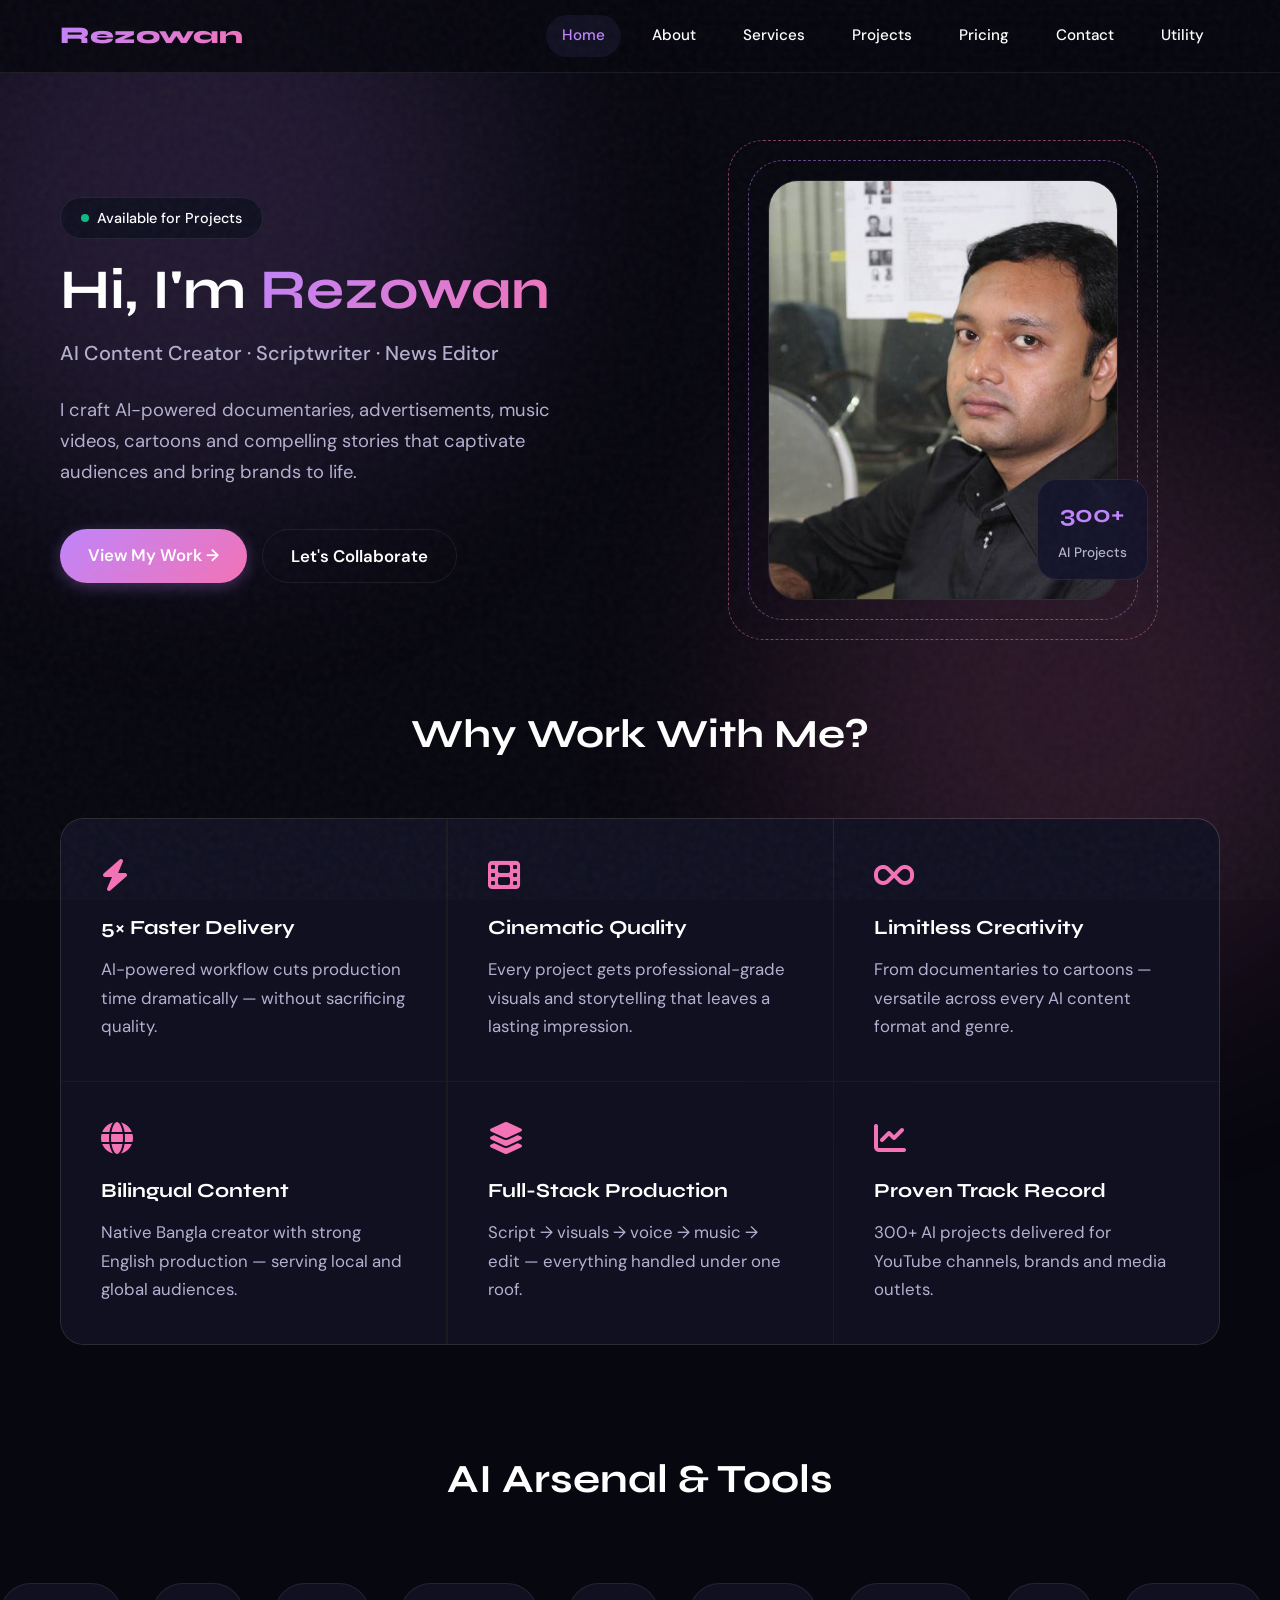
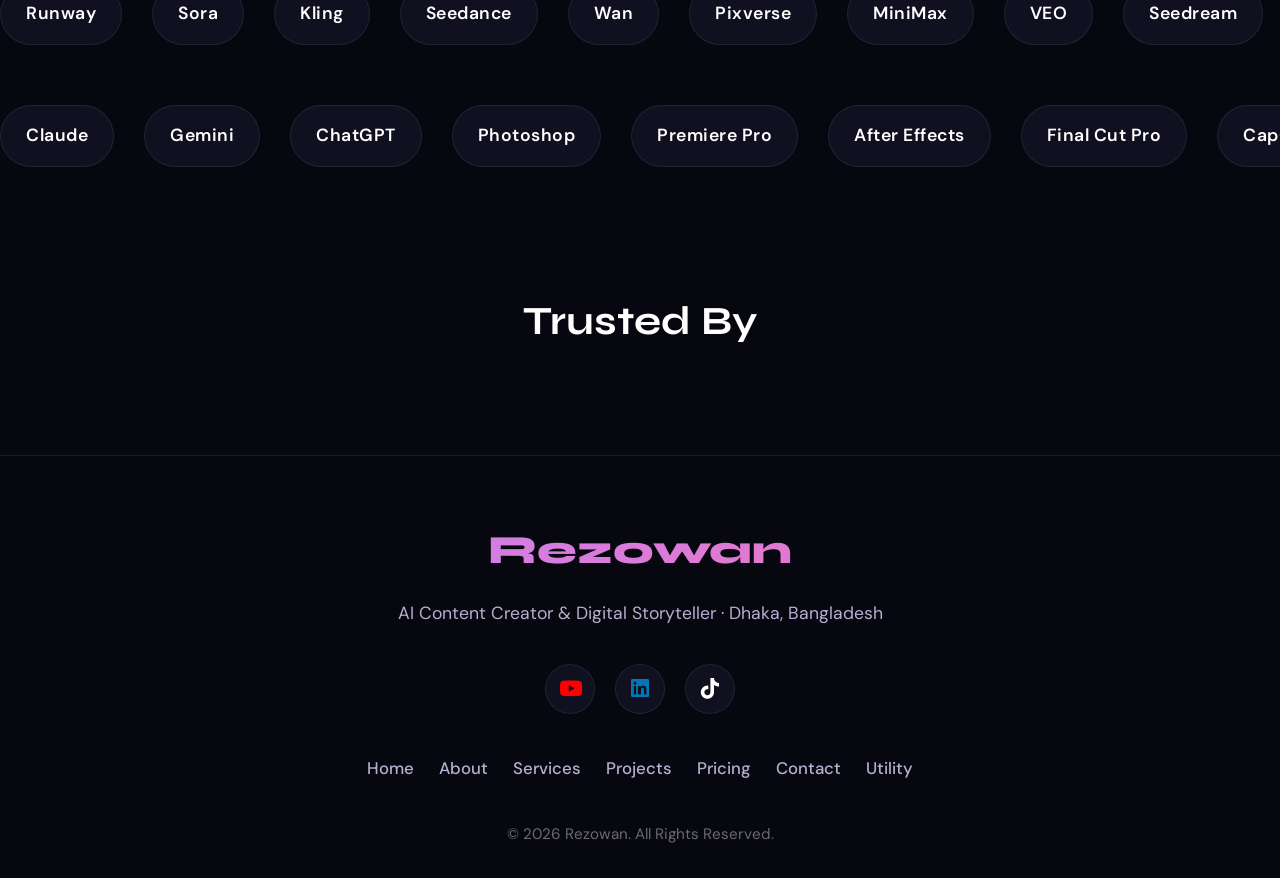
==== index.html @ 905aa253 "Add files via upload" ====
<!DOCTYPE html>
<html lang="en">
<head>
    <meta charset="UTF-8">
    <meta name="viewport" content="width=device-width, initial-scale=1.0">
    <title>Rezowan | AI Content Creator & Digital Storyteller</title>
    <meta name="description" content="Portfolio of Rezowan, AI Content Creator, Scriptwriter, and News Editor from Bangladesh. Crafting cinematic AI documentaries, ads, and stories.">
    <link rel="icon" href="data:image/svg+xml,<svg xmlns='http://www.w3.org/2000/svg' viewBox='0 0 100 100'><text y='.9em' font-size='90'>🎬</text></svg>">
    <link rel="stylesheet" href="https://cdnjs.cloudflare.com/ajax/libs/font-awesome/6.6.0/css/all.min.css">
    <link rel="stylesheet" href="assets/css/style.css">
</head>
<body>
    <div class="glow-bg glow-1"></div>
    <div class="glow-bg glow-2"></div>

    <nav>
        <div class="container nav-container">
            <a href="index.html" class="logo text-gradient">Rezowan</a>
            <div class="nav-links">
                <a href="index.html" class="active">Home</a>
                <a href="about.html">About</a>
                <a href="services.html">Services</a>
                <a href="projects.html">Projects</a>
                <a href="pricing.html">Pricing</a>
                <a href="contact.html">Contact</a>
                <a href="https://rezowankarim.github.io/Projects/" target="_blank">Utility</a>
            </div>
            <button class="hamburger"><i class="fas fa-bars"></i></button>
        </div>
    </nav>

    <section class="hero">
        <div class="container">
            <div class="hero-content reveal">
                <div class="availability">
                    <span class="dot"></span> Available for Projects
                </div>
                <h1>Hi, I'm <span class="text-gradient">Rezowan</span></h1>
                <p class="roles">AI Content Creator · Scriptwriter · News Editor</p>
                <p class="desc">I craft AI-powered documentaries, advertisements, music videos, cartoons and compelling stories that captivate audiences and bring brands to life.</p>
                <div class="hero-btns">
                    <a href="projects.html" class="btn btn-primary">View My Work →</a>
                    <a href="contact.html" class="btn btn-outline">Let's Collaborate</a>
                </div>
            </div>
            <div class="hero-image-wrap reveal">
                <div class="ring ring-1"></div>
                <div class="ring ring-2"></div>
                <img src="assets/images/profile.jpg" alt="Rezowan" class="hero-img" loading="lazy" onerror="this.src='https://dummyimage.com/350x420/1a1a2e/ffffff&text=Add+profile.jpg+in+assets/images'">
                <div class="stats-badge">
                    <h3>300+</h3>
                    <p>AI Projects</p>
                </div>
            </div>
        </div>
    </section>

    <section class="container reveal">
        <h2 class="section-title">Why Work With Me?</h2>
        <div class="grid-3">
            <div class="grid-item"><i class="fas fa-bolt"></i><h3>5× Faster Delivery</h3><p>AI-powered workflow cuts production time dramatically — without sacrificing quality.</p></div>
            <div class="grid-item"><i class="fas fa-film"></i><h3>Cinematic Quality</h3><p>Every project gets professional-grade visuals and storytelling that leaves a lasting impression.</p></div>
            <div class="grid-item"><i class="fas fa-infinity"></i><h3>Limitless Creativity</h3><p>From documentaries to cartoons — versatile across every AI content format and genre.</p></div>
            <div class="grid-item"><i class="fas fa-globe"></i><h3>Bilingual Content</h3><p>Native Bangla creator with strong English production — serving local and global audiences.</p></div>
            <div class="grid-item"><i class="fas fa-layer-group"></i><h3>Full-Stack Production</h3><p>Script → visuals → voice → music → edit — everything handled under one roof.</p></div>
            <div class="grid-item"><i class="fas fa-chart-line"></i><h3>Proven Track Record</h3><p>300+ AI projects delivered for YouTube channels, brands and media outlets.</p></div>
        </div>
    </section>

    <section class="reveal">
        <h2 class="section-title">AI Arsenal & Tools</h2>
        <div class="marquee-wrap" style="margin-bottom: 20px;">
            <div class="marquee-content">
                <div class="tool-chip"><img src="https://cdn.simpleicons.org/runway/ffffff" onerror="this.style.display='none'"><span>Runway</span></div>
                <div class="tool-chip"><img src="https://upload.wikimedia.org/wikipedia/commons/thumb/0/04/ChatGPT_logo.svg/64px-ChatGPT_logo.svg.png" onerror="this.style.display='none'"><span>Sora</span></div>
                <div class="tool-chip"><img src="https://kling.kuaishou.com/favicon.ico" onerror="this.style.display='none'"><span>Kling</span></div>
                <div class="tool-chip"><img src="https://www.seedance.ai/favicon.ico" onerror="this.style.display='none'"><span>Seedance</span></div>
                <div class="tool-chip"><img src="https://wanvideo.ai/favicon.ico" onerror="this.style.display='none'"><span>Wan</span></div>
                <div class="tool-chip"><img src="https://pixverse.ai/favicon.ico" onerror="this.style.display='none'"><span>Pixverse</span></div>
                <div class="tool-chip"><img src="https://hailuoai.video/favicon.ico" onerror="this.style.display='none'"><span>MiniMax</span></div>
                <div class="tool-chip"><img src="https://www.gstatic.com/lamda/images/gemini_favicon_f069958c85030456e93de685481c559f160ea06.svg" onerror="this.style.display='none'"><span>VEO</span></div>
                <div class="tool-chip"><img src="https://seedream.ai/favicon.ico" onerror="this.style.display='none'"><span>Seedream</span></div>
                <div class="tool-chip"><img src="https://blackforestlabs.ai/favicon.ico" onerror="this.style.display='none'"><span>Flux</span></div>
                <div class="tool-chip"><img src="https://fal.ai/favicon.ico" onerror="this.style.display='none'"><span>Mystic</span></div>
                <div class="tool-chip"><img src="https://cdn.simpleicons.org/runway/ffffff" onerror="this.style.display='none'"><span>Runway</span></div>
                <div class="tool-chip"><img src="https://upload.wikimedia.org/wikipedia/commons/thumb/0/04/ChatGPT_logo.svg/64px-ChatGPT_logo.svg.png" onerror="this.style.display='none'"><span>Sora</span></div>
                <div class="tool-chip"><img src="https://kling.kuaishou.com/favicon.ico" onerror="this.style.display='none'"><span>Kling</span></div>
            </div>
        </div>
        <div class="marquee-wrap">
            <div class="marquee-content" style="animation-direction: reverse; animation-duration: 35s;">
                <div class="tool-chip"><img src="https://cdn.simpleicons.org/anthropic/ffffff" onerror="this.style.display='none'"><span>Claude</span></div>
                <div class="tool-chip"><img src="https://www.gstatic.com/lamda/images/gemini_favicon_f069958c85030456e93de685481c559f160ea06.svg" onerror="this.style.display='none'"><span>Gemini</span></div>
                <div class="tool-chip"><img src="https://upload.wikimedia.org/wikipedia/commons/thumb/0/04/ChatGPT_logo.svg/64px-ChatGPT_logo.svg.png" onerror="this.style.display='none'"><span>ChatGPT</span></div>
                <div class="tool-chip"><img src="https://upload.wikimedia.org/wikipedia/commons/thumb/a/af/Adobe_Photoshop_CC_icon.svg/64px-Adobe_Photoshop_CC_icon.svg.png" onerror="this.style.display='none'"><span>Photoshop</span></div>
                <div class="tool-chip"><img src="https://upload.wikimedia.org/wikipedia/commons/thumb/4/40/Adobe_Premiere_Pro_CC_icon.svg/64px-Adobe_Premiere_Pro_CC_icon.svg.png" onerror="this.style.display='none'"><span>Premiere Pro</span></div>
                <div class="tool-chip"><img src="https://upload.wikimedia.org/wikipedia/commons/thumb/c/cb/Adobe_After_Effects_CC_icon.svg/64px-Adobe_After_Effects_CC_icon.svg.png" onerror="this.style.display='none'"><span>After Effects</span></div>
                <div class="tool-chip"><img src="https://upload.wikimedia.org/wikipedia/en/9/9f/2015_Final_Cut_Pro_Logo.png" onerror="this.style.display='none'"><span>Final Cut Pro</span></div>
                <div class="tool-chip"><img src="https://lf-editor-autocut.capcut.com/obj/capcut-web/capcut_logo.svg" onerror="this.style.display='none'"><span>CapCut</span></div>
                <div class="tool-chip"><img src="https://cdn.simpleicons.org/anthropic/ffffff" onerror="this.style.display='none'"><span>Claude</span></div>
                <div class="tool-chip"><img src="https://www.gstatic.com/lamda/images/gemini_favicon_f069958c85030456e93de685481c559f160ea06.svg" onerror="this.style.display='none'"><span>Gemini</span></div>
            </div>
        </div>
    </section>

    <section class="container reveal">
        <h2 class="section-title">Trusted By</h2>
        <div class="trusted-grid">
            <img src="https://yt3.googleusercontent.com/p9wFs_lKiboVM5GQg1ZkRp87m8FmzeqZktk7BI8_rVnhHPcDzWYYyiCYhs868JNlMIC6YAdbew=s160-c-k-c0x00ffffff-no-rj" onerror="this.style.display='none'">
            <img src="https://yt3.googleusercontent.com/s3O_RFznpcQTQXnKR0Lch0bT4gCCzaQK1zymJOt6l8Vt1k0CB7cg9V9wFetLbTrjLHmXX8Gk0Q=s160-c-k-c0x00ffffff-no-rj" onerror="this.style.display='none'">
            <img src="https://yt3.googleusercontent.com/meNqo0VvqKQbFBTigtFTg9VcVONjLxCQvTuBV8DV8xIsxQlOwATKP5nFWcz_xPj6C3jigN5ZTaA=s160-c-k-c0x00ffffff-no-rj" onerror="this.style.display='none'">
            <img src="https://yt3.googleusercontent.com/kU5z1G6Wq5SAuJdEElaArO_zoJ97n6om4oDI1E4BIX26goWPkifu0w8Ay7J8m0F8YtunZp4whoM=s160-c-k-c0x00ffffff-no-rj" onerror="this.style.display='none'">
            <img src="http://googleusercontent.com/profile/picture/4" onerror="this.style.display='none'">
        </div>
    </section>

    <footer>
        <div class="container">
            <div class="footer-logo text-gradient" style="font-family: var(--font-d); font-weight:800;">Rezowan</div>
            <p class="footer-sub">AI Content Creator & Digital Storyteller · Dhaka, Bangladesh</p>
            <div class="footer-social">
                <a href="https://www.youtube.com/rezowan" target="_blank"><i class="fab fa-youtube" style="color:#ff0000;"></i></a>
<a href="https://www.linkedin.com/in/rezowan/" target="_blank"><i class="fab fa-linkedin" style="color: #0077b5;"></i></a>
                <a href="http://tiktok.com/@rezowank33" target="_blank"><i class="fab fa-tiktok" style="color:#fff;"></i></a>
            </div>
            <div class="footer-nav">
                <a href="index.html">Home</a>
                <a href="about.html">About</a>
                <a href="services.html">Services</a>
                <a href="projects.html">Projects</a>
                <a href="pricing.html">Pricing</a>
                <a href="contact.html">Contact</a>
                <a href="https://rezowankarim.github.io/Projects/" target="_blank">Utility</a>
            </div>
            <p class="copyright">© 2026 Rezowan. All Rights Reserved.</p>
        </div>
    </footer>

    <script src="assets/js/main.js"></script>
</body>
</html>
---- assets/css/style.css ----
@import url('https://fonts.googleapis.com/css2?family=DM+Sans:wght@300;400;500;600&family=Syne:wght@400;600;700;800&display=swap');

:root {
    --bg: #07070f;
    --surface: #101021;
    --card: #15152d;
    --border: rgba(255,255,255,0.08);
    --a1: #c084fc;
    --a2: #f472b6;
    --a3: #818cf8;
    --text: #ffffff;        /* Brighter white for better readability */
    --muted: #b5b0d0;       /* Lighter muted color to reduce eye strain */
    --grad: linear-gradient(135deg, #c084fc, #f472b6);
    --font-d: 'Syne', sans-serif;
    --font-b: 'DM Sans', sans-serif;
    --radius: 1.5rem;
}

* { margin: 0; padding: 0; box-sizing: border-box; }

body {
    background-color: var(--bg);
    color: var(--text);
    font-family: var(--font-b);
    font-size: 17px;        /* Increased base font size */
    line-height: 1.7;
    overflow-x: hidden;
}

/* Noise Grain Overlay */
body::after {
    content: "";
    position: fixed;
    top: 0; left: 0; width: 100vw; height: 100vh;
    background-image: url("data:image/svg+xml,%3Csvg viewBox='0 0 200 200' xmlns='http://www.w3.org/2000/svg'%3E%3Cfilter id='noiseFilter'%3E%3CfeTurbulence type='fractalNoise' baseFrequency='0.65' numOctaves='3' stitchTiles='stitch'/%3E%3C/filter%3E%3Crect width='100%25' height='100%25' filter='url(%23noiseFilter)'/%3E%3C/svg%3E");
    opacity: 0.04;
    pointer-events: none;
    z-index: 9999;
}

.glow-bg {
    position: fixed; width: 600px; height: 600px;
    border-radius: 50%; filter: blur(120px);
    z-index: -1; opacity: 0.15;
}
.glow-1 { top: -100px; left: -100px; background: var(--a1); }
.glow-2 { bottom: -100px; right: -100px; background: var(--a2); }

h1, h2, h3, h4, h5, h6 { font-family: var(--font-d); font-weight: 700; color: #ffffff; }
a { color: var(--text); text-decoration: none; transition: 0.3s; }
ul { list-style: none; }

.text-gradient {
    background: var(--grad);
    -webkit-background-clip: text;
    -webkit-text-fill-color: transparent;
}

.container { max-width: 1200px; margin: 0 auto; padding: 0 20px; }

/* Navigation */
nav {
    position: fixed; top: 0; left: 0; width: 100%;
    background: rgba(7,7,15,0.85); backdrop-filter: blur(20px); -webkit-backdrop-filter: blur(20px);
    border-bottom: 1px solid var(--border); z-index: 1000; padding: 15px 0;
}
.nav-container { display: flex; justify-content: space-between; align-items: center; }
.logo { font-family: var(--font-d); font-size: 1.5rem; font-weight: 800; }
.nav-links { display: flex; gap: 15px; }
.nav-links a { font-size: 0.95rem; font-weight: 500; padding: 8px 16px; border-radius: 50px; }
.nav-links a:hover, .nav-links a.active { background: var(--surface); color: var(--a1); }
.hamburger { display: none; font-size: 1.5rem; cursor: pointer; background: none; border: none; color: var(--text); }

/* Buttons */
.btn {
    display: inline-block; padding: 12px 28px; border-radius: 50px;
    font-weight: 600; font-size: 1.05rem; cursor: pointer; border: none; transition: 0.3s;
}
.btn-primary { background: var(--grad); color: #fff; box-shadow: 0 4px 15px rgba(192, 132, 252, 0.3); }
.btn-primary:hover { box-shadow: 0 6px 20px rgba(192, 132, 252, 0.5); transform: translateY(-2px); }
.btn-outline { background: transparent; border: 1px solid var(--border); color: var(--text); }
.btn-outline:hover { border-color: var(--a1); background: var(--surface); }

/* Scroll Reveal */
.reveal { opacity: 0; transform: translateY(30px); transition: all 0.8s ease-out; }
.reveal.visible { opacity: 1; transform: translateY(0); }

/* Section & Headers */
section { padding: 100px 0; }
.page-header { padding-top: 150px; padding-bottom: 50px; text-align: center; }
.page-header h1 { font-size: 3rem; margin-bottom: 15px; }
.page-header p { color: var(--muted); font-size: 1.15rem; max-width: 700px; margin: 0 auto; }
.section-title { text-align: center; font-size: 2.5rem; margin-bottom: 50px; }

/* Hero Section */
.hero { padding-top: 180px; padding-bottom: 100px; }
.hero .container { display: grid; grid-template-columns: 1fr 1fr; gap: 50px; align-items: center; }
.availability {
    display: inline-flex; align-items: center; gap: 8px;
    background: var(--surface); padding: 8px 20px; border-radius: 50px;
    border: 1px solid var(--border); font-size: 0.9rem; font-weight: 500; margin-bottom: 20px;
}
.dot { width: 8px; height: 8px; background: #10b981; border-radius: 50%; animation: pulse 2s infinite; }
@keyframes pulse { 0% { box-shadow: 0 0 0 0 rgba(16, 185, 129, 0.7); } 70% { box-shadow: 0 0 0 10px rgba(16, 185, 129, 0); } 100% { box-shadow: 0 0 0 0 rgba(16, 185, 129, 0); } }
.hero h1 { font-size: 3.5rem; line-height: 1.1; margin-bottom: 15px; }
.hero .roles { font-size: 1.25rem; color: var(--muted); margin-bottom: 25px; font-weight: 500; }
.hero .desc { font-size: 1.15rem; color: var(--muted); margin-bottom: 40px; max-width: 90%; }
.hero-btns { display: flex; gap: 15px; }
.hero-image-wrap { position: relative; width: 350px; height: 420px; margin: 0 auto; }
.hero-img { width: 100%; height: 100%; object-fit: cover; border-radius: 30px; position: relative; z-index: 2; border: 1px solid var(--border); }
.ring { position: absolute; border-radius: 35px; border: 1px dashed var(--a1); opacity: 0.5; z-index: 1; }
.ring-1 { top: -20px; left: -20px; right: -20px; bottom: -20px; animation: rotate 20s linear infinite; }
.ring-2 { top: -40px; left: -40px; right: -40px; bottom: -40px; border-color: var(--a2); animation: rotate 30s linear infinite reverse; }
@keyframes rotate { 100% { transform: rotate(360deg); } }
.stats-badge {
    position: absolute; bottom: 20px; right: -30px;
    background: rgba(18,18,42,0.9); backdrop-filter: blur(10px);
    border: 1px solid var(--border); padding: 15px 20px; border-radius: 20px; z-index: 3; text-align: center;
}
.stats-badge h3 { font-size: 1.5rem; color: var(--a1); margin-bottom: 5px; }
.stats-badge p { font-size: 0.85rem; color: var(--muted); font-weight: 500; }

/* About Page Elements */
.about-hero { text-align: center; margin-bottom: 60px; }
.about-hero h2 { font-size: 2.2rem; margin-bottom: 20px; }
.about-text { font-size: 1.15rem; color: var(--muted); max-width: 800px; margin: 0 auto 30px; line-height: 1.8; }

/* Timeline (Pure CSS) */
.timeline { position: relative; max-width: 800px; margin: 0 auto; padding: 40px 0; }
.timeline::before {
    content: ''; position: absolute; top: 0; left: 20px; height: 100%; width: 2px;
    background: var(--border);
}
.timeline-item { position: relative; padding-left: 60px; margin-bottom: 40px; }
.timeline-dot {
    position: absolute; left: 14px; top: 5px; width: 14px; height: 14px;
    background: var(--a1); border-radius: 50%;
    box-shadow: 0 0 10px var(--a1);
}
.timeline-item h4 { font-size: 1.3rem; margin-bottom: 10px; color: var(--text); }
.timeline-item p { color: var(--muted); font-size: 1.1rem; }

/* About Stats Row */
.stats-row { display: grid; grid-template-columns: repeat(4, 1fr); gap: 30px; margin: 60px 0; text-align: center; }
.stat-box { background: var(--surface); border: 1px solid var(--border); padding: 40px 20px; border-radius: var(--radius); }
.stat-box h3 { font-size: 3rem; margin-bottom: 10px; }
.stat-box p { color: var(--muted); font-size: 1rem; font-weight: 500; }

/* Closing Note */
.closing-note {
    max-width: 800px; margin: 60px auto 0; padding: 30px 40px;
    border-left: 4px solid var(--a1); background: var(--surface); border-radius: 0 var(--radius) var(--radius) 0;
    font-style: italic; color: var(--muted); font-size: 1.15rem; line-height: 1.8;
}
.closing-note strong { display: block; margin-top: 20px; color: var(--text); font-style: normal; }

/* Grid Sections */
.grid-3 {
    display: grid; grid-template-columns: repeat(3, 1fr); gap: 1.5px;
    background: var(--border); border: 1px solid var(--border); border-radius: var(--radius); overflow: hidden;
}
.grid-item { background: var(--surface); padding: 40px; transition: 0.3s; }
.grid-item:hover { background: var(--card); }
.grid-item i { font-size: 2rem; color: var(--a2); margin-bottom: 20px; }
.grid-item h3 { font-size: 1.25rem; margin-bottom: 10px; }
.grid-item p { color: var(--muted); font-size: 1.05rem; }

/* Services Page Cards */
.services-grid { display: grid; grid-template-columns: repeat(3, 1fr); gap: 30px; }
.service-card { background: var(--card); border: 1px solid var(--border); border-radius: var(--radius); padding: 40px; position: relative; overflow: hidden; transition: 0.3s; }
.service-card:hover { transform: translateY(-5px); border-color: var(--a1); }
.ghost-num { position: absolute; top: 10px; right: 20px; font-size: 5rem; font-family: var(--font-d); font-weight: 800; color: rgba(255,255,255,0.02); z-index: 0; }
.service-card i, .service-card h3, .service-card p, .service-tag { position: relative; z-index: 1; }
.service-card i { font-size: 2rem; color: var(--a1); margin-bottom: 20px; }
.service-card h3 { font-size: 1.35rem; margin-bottom: 15px; }
.service-card p { color: var(--muted); font-size: 1.05rem; margin-bottom: 20px; }
.service-tag { display: inline-block; padding: 6px 14px; background: rgba(255,255,255,0.08); border-radius: 50px; font-size: 0.85rem; color: #fff; font-weight: 500; }

/* Marquee & Works */
.marquee-wrap { width: 100%; overflow: hidden; position: relative; padding: 20px 0; }
.marquee-content { display: flex; width: max-content; animation: marquee 40s linear infinite; gap: 30px; }
.marquee-content:hover { animation-play-state: paused; }
@keyframes marquee { 0% { transform: translateX(0); } 100% { transform: translateX(-50%); } }

.work-card { width: 340px; background: var(--card); border-radius: 1rem; overflow: hidden; border: 1px solid var(--border); transition: 0.3s; }
.work-card:hover { border-color: var(--a2); }
.work-card img { width: 100%; height: 190px; object-fit: cover; }
.work-info { padding: 20px; }
.work-info h4 { font-size: 1.1rem; margin-bottom: 12px; white-space: nowrap; overflow: hidden; text-overflow: ellipsis; color: var(--text); }
.work-info a { color: var(--a1); font-size: 0.95rem; font-weight: 600; }

/* AI Tools Marquee (Updated for readability) */
.tool-chip {
    display: flex; align-items: center; gap: 15px;
    background: var(--surface); border: 1px solid var(--border);
    padding: 15px 25px; border-radius: 50px;
    transition: 0.3s;
}
.tool-chip:hover { border-color: var(--a3); background: var(--card); transform: translateY(-3px); }
.tool-chip img { width: 35px; height: 35px; object-fit: contain; }
.tool-chip span { font-size: 1.1rem; color: var(--text); font-weight: 600; letter-spacing: 0.5px; }

/* Fade-in Trusted By */
.trusted-grid { display: flex; flex-wrap: wrap; justify-content: center; align-items: center; gap: 50px; margin-top: 30px; }
.trusted-grid img { height: 50px; filter: grayscale(100%) opacity(0.6); transition: 0.3s; }
.trusted-grid img:hover { filter: grayscale(0%) opacity(1); transform: scale(1.05); }

/* Projects Page */
.project-row { margin-bottom: 60px; }
.row-header { display: flex; justify-content: space-between; align-items: center; margin-bottom: 25px; border-bottom: 1px solid var(--border); padding-bottom: 15px; }
.row-header h3 { font-size: 1.6rem; color: var(--a1); }
.project-cards-strip { display: flex; gap: 25px; overflow-x: auto; padding-bottom: 20px; scrollbar-width: thin; scrollbar-color: var(--a1) var(--surface); }
.project-cards-strip::-webkit-scrollbar { height: 8px; }
.project-cards-strip::-webkit-scrollbar-thumb { background: var(--a1); border-radius: 10px; }

/* Google Sheet Alert */
.gs-alert { background: rgba(192, 132, 252, 0.1); border: 1px solid var(--a1); padding: 20px; border-radius: 10px; margin-bottom: 40px; color: var(--text); }
.gs-alert a { color: var(--a2); text-decoration: underline; font-weight: bold; }

/* Pricing Page */
.pricing-calculator { background: var(--card); border: 1px solid var(--border); border-radius: var(--radius); padding: 50px; max-width: 800px; margin: 0 auto 80px auto; }
.location-toggle { display: flex; background: var(--surface); border-radius: 50px; padding: 5px; margin-bottom: 40px; }
.loc-btn { flex: 1; text-align: center; padding: 15px 0; border: none; background: none; color: var(--muted); font-weight: 600; font-size: 1.05rem; cursor: pointer; border-radius: 50px; transition: 0.3s; }
.loc-btn.active { background: var(--grad); color: #fff; }
.calc-group { margin-bottom: 30px; }
.calc-group label { display: block; margin-bottom: 12px; font-weight: 600; color: var(--muted); }
.calc-select { width: 100%; padding: 18px; background: var(--surface); border: 1px solid var(--border); color: var(--text); border-radius: 10px; font-family: var(--font-b); font-size: 1.05rem; appearance: none; }
.calc-select:focus { outline: none; border-color: var(--a1); }
.slider-container { display: flex; align-items: center; gap: 20px; }
.calc-slider { flex: 1; -webkit-appearance: none; background: var(--surface); height: 8px; border-radius: 5px; outline: none; }
.calc-slider::-webkit-slider-thumb { -webkit-appearance: none; width: 24px; height: 24px; border-radius: 50%; background: var(--a1); cursor: pointer; }
.duration-val { font-weight: 700; font-size: 1.1rem; min-width: 90px; text-align: right; }
.calc-result { text-align: center; margin-top: 40px; padding-top: 30px; border-top: 1px solid var(--border); }
.calc-result h3 { font-size: 1.3rem; color: var(--muted); margin-bottom: 15px; }
.price-display { font-size: 3.5rem; font-family: var(--font-d); font-weight: 800; color: var(--a1); margin-bottom: 15px; }
.pricing-note { font-size: 1rem; color: var(--muted); margin-bottom: 25px; }

/* Pricing Table */
.pricing-table-wrap { overflow-x: auto; }
.pricing-table { width: 100%; border-collapse: collapse; background: var(--card); border-radius: var(--radius); overflow: hidden; }
.pricing-table th, .pricing-table td { padding: 25px; text-align: left; border-bottom: 1px solid var(--border); font-size: 1.1rem; }
.pricing-table th { background: var(--surface); font-family: var(--font-d); font-weight: 700; color: #fff; }

/* Contact Page */
.contact-grid { display: grid; grid-template-columns: 1fr 1.5fr; gap: 60px; }
.contact-info h3 { font-size: 2rem; margin-bottom: 25px; }
.info-block { margin-bottom: 35px; }
.info-block h4 { font-size: 1rem; color: var(--muted); margin-bottom: 8px; text-transform: uppercase; letter-spacing: 1px; }
.info-block p { font-size: 1.2rem; }
.social-links-contact { display: flex; flex-wrap: wrap; gap: 15px; margin-top: 15px; }
.social-links-contact a { display: flex; align-items: center; gap: 10px; background: var(--surface); padding: 12px 25px; border-radius: 50px; border: 1px solid var(--border); font-weight: 500; }
.social-links-contact a:hover { border-color: var(--a2); background: var(--card); }
#email-display { display: none; font-size: 1.3rem; font-weight: 600; color: var(--a1); margin-top: 15px; }
.contact-form { background: var(--card); padding: 50px; border-radius: var(--radius); border: 1px solid var(--border); }
.form-group { margin-bottom: 25px; }
.form-control { width: 100%; padding: 18px; background: var(--surface); border: 1px solid var(--border); color: var(--text); border-radius: 10px; font-family: var(--font-b); font-size: 1.05rem; }
.form-control:focus { outline: none; border-color: var(--a1); }
textarea.form-control { resize: vertical; }

/* Footer */
footer { border-top: 1px solid var(--border); padding: 60px 0 30px 0; text-align: center; margin-top: 50px; }
.footer-logo { font-size: 2.5rem; margin-bottom: 15px; }
.footer-sub { color: var(--muted); margin-bottom: 35px; font-size: 1.1rem; }
.footer-social { display: flex; justify-content: center; gap: 20px; margin-bottom: 40px; }
.footer-social a { width: 50px; height: 50px; display: flex; align-items: center; justify-content: center; background: var(--surface); border: 1px solid var(--border); border-radius: 50%; font-size: 1.3rem; transition: 0.3s; }
.footer-social a:hover { background: var(--a1); color: #fff; border-color: var(--a1); transform: translateY(-3px); }
.footer-nav { display: flex; justify-content: center; gap: 25px; margin-bottom: 40px; flex-wrap: wrap; }
.footer-nav a { font-size: 1.05rem; color: var(--muted); font-weight: 500; }
.footer-nav a:hover { color: var(--text); }
.copyright { font-size: 0.95rem; color: rgba(255,255,255,0.4); }

/* Responsive */
@media (max-width: 992px) {
    .nav-links { display: none; position: absolute; top: 100%; left: 0; width: 100%; background: var(--surface); border-bottom: 1px solid var(--border); flex-direction: column; text-align: center; padding: 20px 0; }
    .nav-links.show { display: flex; }
    .hamburger { display: block; }
}
@media (max-width: 768px) {
    .hero .container, .contact-grid { grid-template-columns: 1fr; }
    .hero { padding-top: 120px; text-align: center; }
    .hero-btns { justify-content: center; }
    .hero-image-wrap { margin-top: 50px; width: 300px; height: 360px; }
    .grid-3, .services-grid, .stats-row { grid-template-columns: 1fr; }
    .page-header h1 { font-size: 2.2rem; }
}
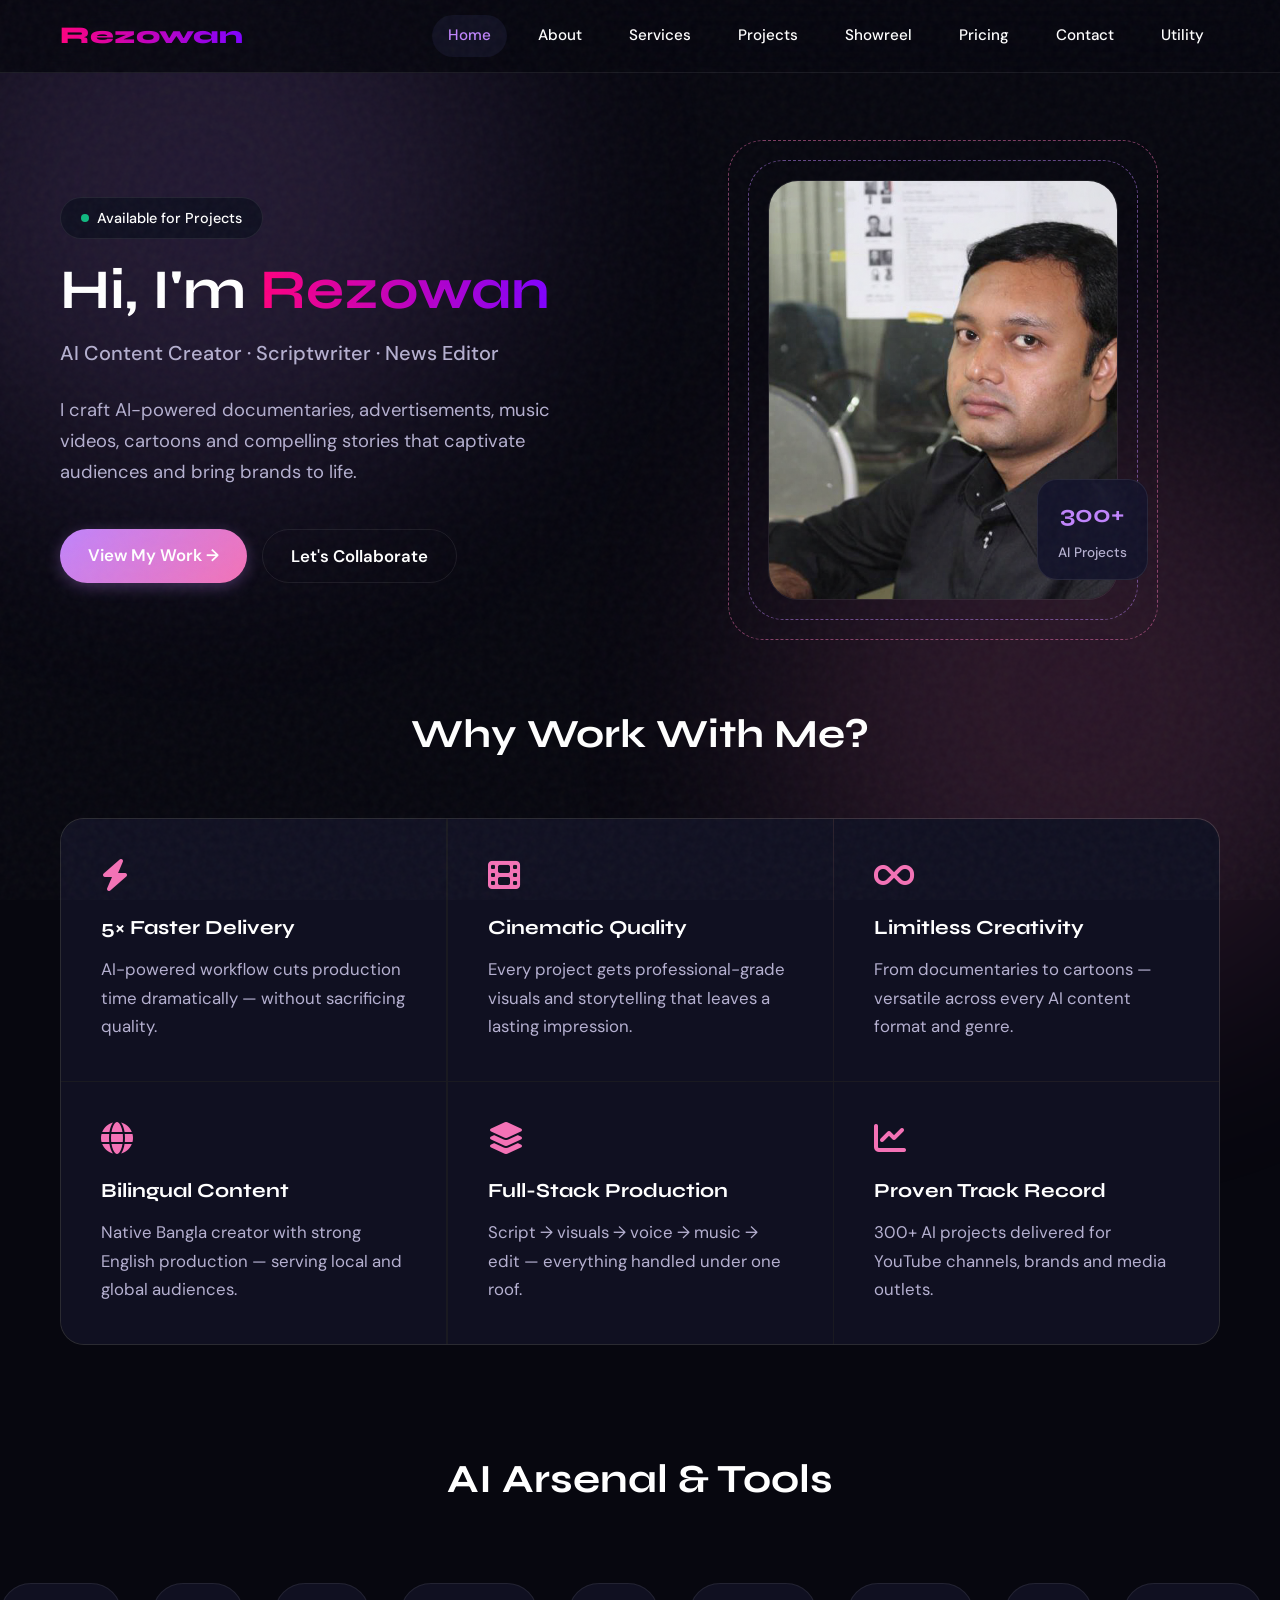
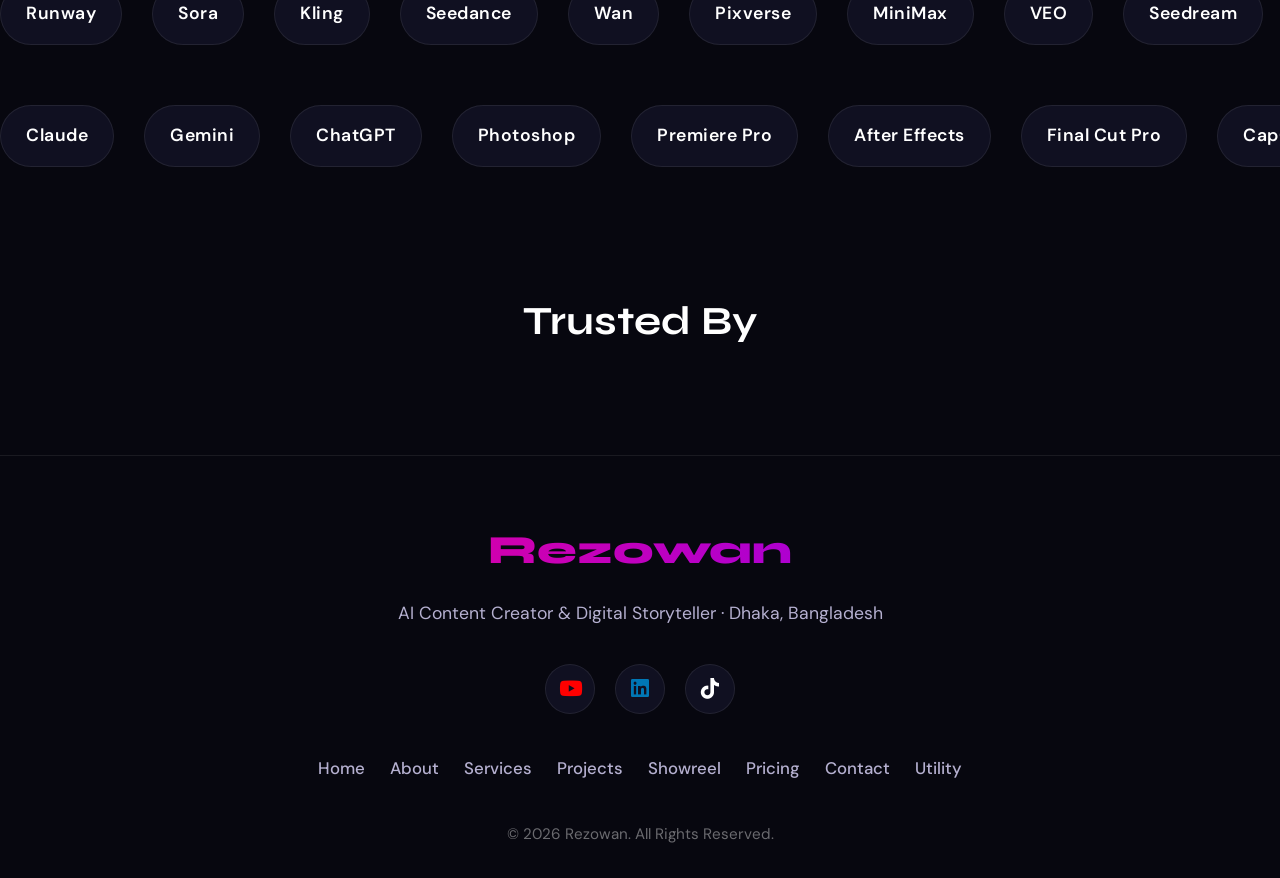
==== commit 8f4f444d: "Update index.html" ====
--- a/index.html
+++ b/index.html
@@ -21,6 +21,7 @@
                 <a href="about.html">About</a>
                 <a href="services.html">Services</a>
                 <a href="projects.html">Projects</a>
+                <a href="showreel.html">Showreel</a>
                 <a href="pricing.html">Pricing</a>
                 <a href="contact.html">Contact</a>
                 <a href="https://rezowankarim.github.io/Projects/" target="_blank">Utility</a>
@@ -128,6 +129,7 @@
                 <a href="about.html">About</a>
                 <a href="services.html">Services</a>
                 <a href="projects.html">Projects</a>
+                <a href="showreel.html">Showreel</a>
                 <a href="pricing.html">Pricing</a>
                 <a href="contact.html">Contact</a>
                 <a href="https://rezowankarim.github.io/Projects/" target="_blank">Utility</a>
@@ -138,4 +140,4 @@
 
     <script src="assets/js/main.js"></script>
 </body>
-</html>+</html>
--- a/assets/css/style.css
+++ b/assets/css/style.css
@@ -51,9 +51,21 @@
 ul { list-style: none; }
 
 .text-gradient {
-    background: var(--grad);
+    background: linear-gradient(90deg, #ff007f, #7f00ff, #00d4ff, #ff007f);
+    background-size: 300%;
     -webkit-background-clip: text;
     -webkit-text-fill-color: transparent;
+    animation: color-shift 6s ease-in-out infinite alternate;
+    font-weight: bold;
+}
+
+@keyframes color-shift {
+    0% {
+        background-position: 0% 50%;
+    }
+    100% {
+        background-position: 100% 50%;
+    }
 }
 
 .container { max-width: 1200px; margin: 0 auto; padding: 0 20px; }
@@ -282,4 +294,4 @@
     .hero-image-wrap { margin-top: 50px; width: 300px; height: 360px; }
     .grid-3, .services-grid, .stats-row { grid-template-columns: 1fr; }
     .page-header h1 { font-size: 2.2rem; }
-}+}
